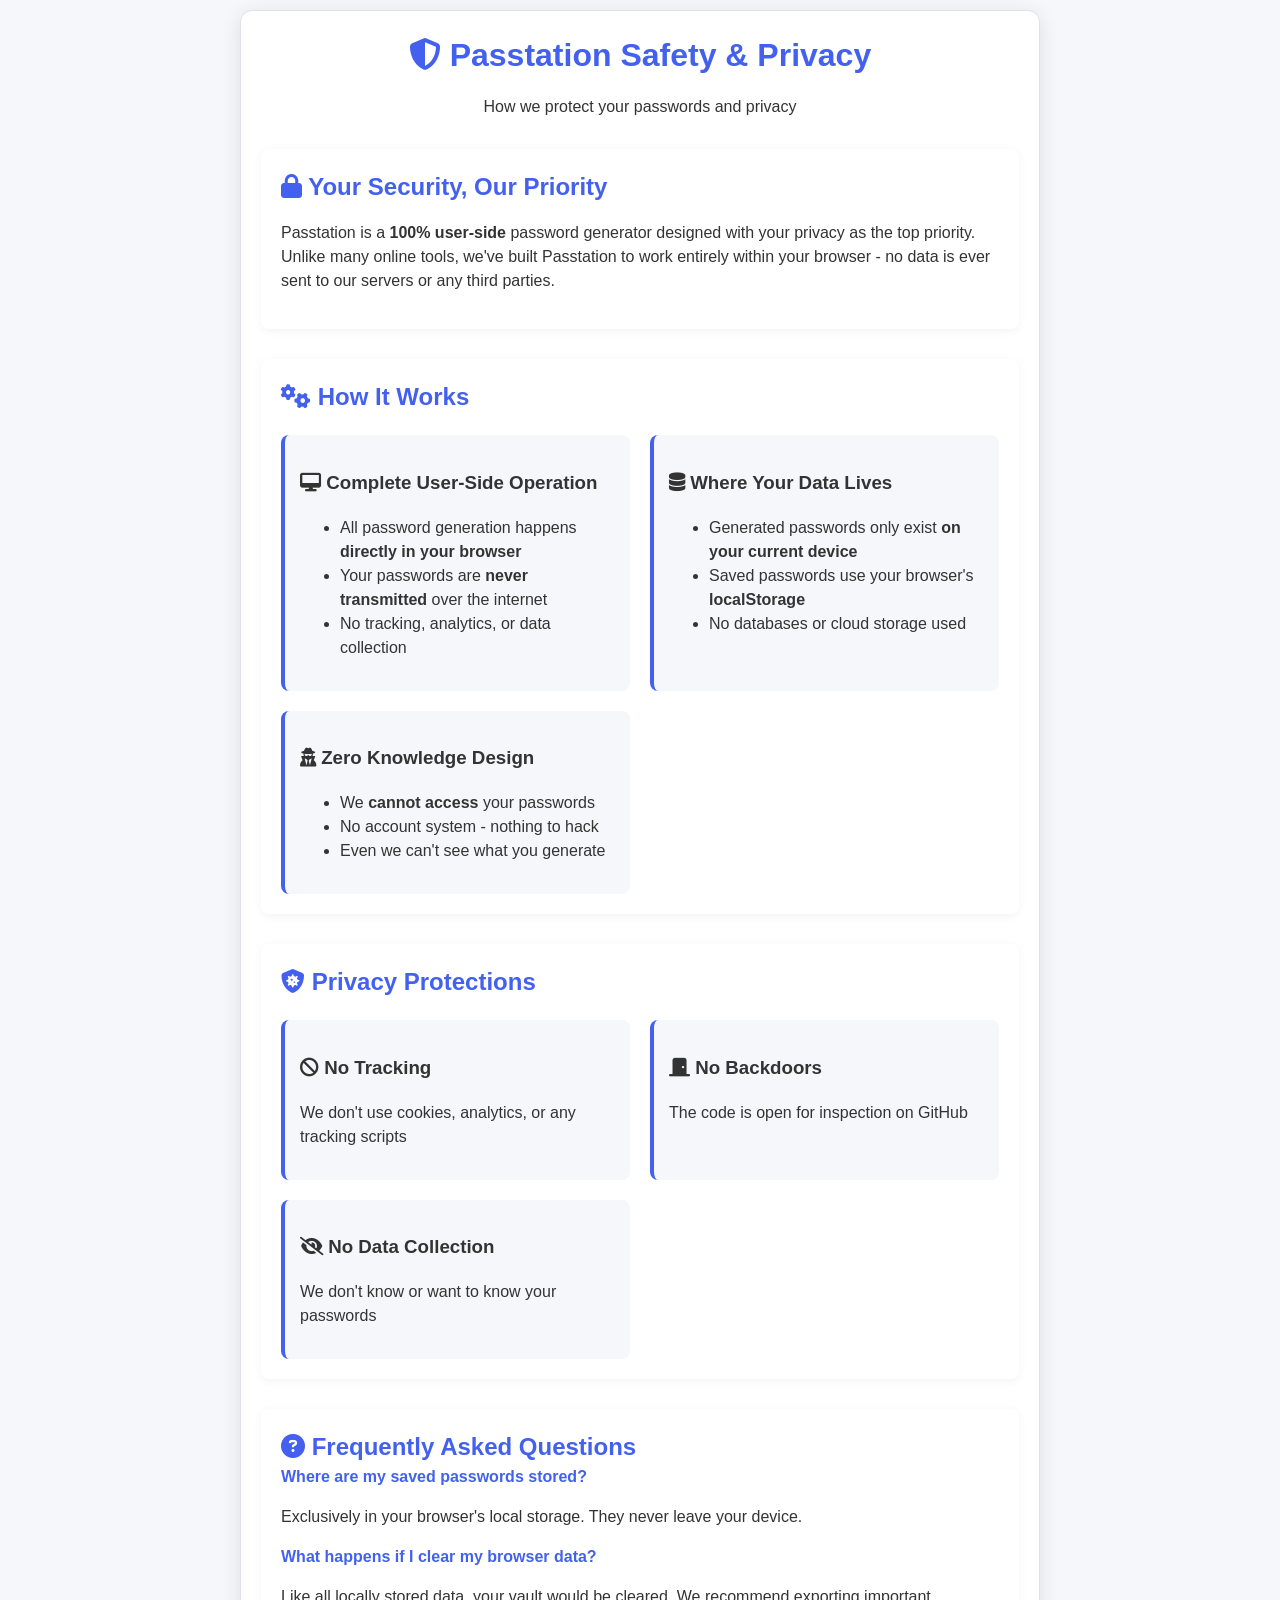
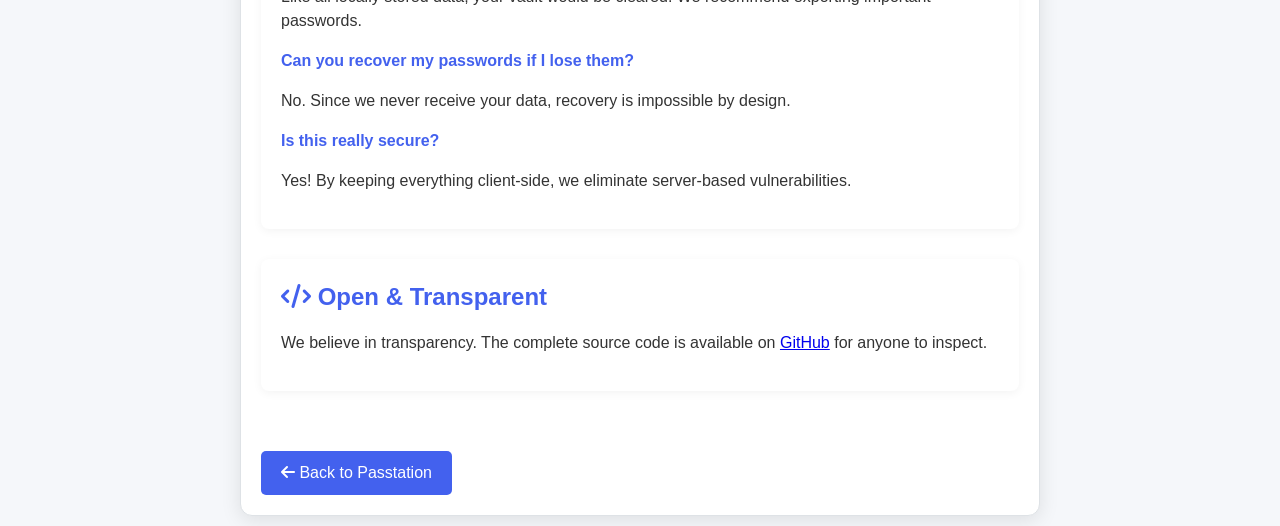
==== safety.html @ 5e3adab5 "Initial commit: Launching Passtation at passtation.com" ====
<!DOCTYPE html>
<html lang="en">
<head>
    <meta charset="UTF-8">
    <meta name="viewport" content="width=device-width, initial-scale=1.0">
    <title>Passtation Safety & Privacy</title>
    <link rel="stylesheet" href="styles.css">
    <link rel="stylesheet" href="https://cdnjs.cloudflare.com/ajax/libs/font-awesome/6.4.0/css/all.min.css">
    <style>
        .safety-container {
            max-width: 800px;
            margin: 0 auto;
            padding: 20px;
        }
        
        .safety-header {
            text-align: center;
            margin-bottom: 30px;
        }
        
        .safety-section {
            margin-bottom: 30px;
            background: var(--card);
            padding: 20px;
            border-radius: 8px;
            box-shadow: 0 2px 10px rgba(0,0,0,0.05);
        }
        
        .feature-grid {
            display: grid;
            grid-template-columns: repeat(auto-fit, minmax(250px, 1fr));
            gap: 20px;
            margin-top: 20px;
        }
        
        .feature-card {
            background: var(--bg);
            padding: 15px;
            border-radius: 8px;
            border-left: 4px solid var(--primary);
        }
        
        .faq-item {
            margin-bottom: 15px;
        }
        
        .faq-question {
            font-weight: bold;
            color: var(--primary);
            margin-bottom: 5px;
        }
        
        .back-button {
            display: inline-block;
            margin-top: 30px;
            padding: 10px 20px;
            background: var(--primary);
            color: white;
            text-decoration: none;
            border-radius: 5px;
            transition: background-color 0.2s;
        }
        
        .back-button:hover {
            background: var(--secondary);
        }
    </style>
</head>
<body>
    <div class="container safety-container">
        <header class="safety-header">
            <h1><i class="fas fa-shield-alt"></i> Passtation Safety & Privacy</h1>
            <p>How we protect your passwords and privacy</p>
        </header>

        <section class="safety-section">
            <h2><i class="fas fa-lock"></i> Your Security, Our Priority</h2>
            <p>Passtation is a <strong>100% user-side</strong> password generator designed with your privacy as the top priority. Unlike many online tools, we've built Passtation to work entirely within your browser - no data is ever sent to our servers or any third parties.</p>
        </section>

        <section class="safety-section">
            <h2><i class="fas fa-cogs"></i> How It Works</h2>
            
            <div class="feature-grid">
                <div class="feature-card">
                    <h3><i class="fas fa-desktop"></i> Complete User-Side Operation</h3>
                    <ul>
                        <li>All password generation happens <strong>directly in your browser</strong></li>
                        <li>Your passwords are <strong>never transmitted</strong> over the internet</li>
                        <li>No tracking, analytics, or data collection</li>
                    </ul>
                </div>
                
                <div class="feature-card">
                    <h3><i class="fas fa-database"></i> Where Your Data Lives</h3>
                    <ul>
                        <li>Generated passwords only exist <strong>on your current device</strong></li>
                        <li>Saved passwords use your browser's <strong>localStorage</strong></li>
                        <li>No databases or cloud storage used</li>
                    </ul>
                </div>
                
                <div class="feature-card">
                    <h3><i class="fas fa-user-secret"></i> Zero Knowledge Design</h3>
                    <ul>
                        <li>We <strong>cannot access</strong> your passwords</li>
                        <li>No account system - nothing to hack</li>
                        <li>Even we can't see what you generate</li>
                    </ul>
                </div>
            </div>
        </section>

        <section class="safety-section">
            <h2><i class="fas fa-shield-virus"></i> Privacy Protections</h2>
            <div class="feature-grid">
                <div class="feature-card">
                    <h3><i class="fas fa-ban"></i> No Tracking</h3>
                    <p>We don't use cookies, analytics, or any tracking scripts</p>
                </div>
                <div class="feature-card">
                    <h3><i class="fas fa-door-closed"></i> No Backdoors</h3>
                    <p>The code is open for inspection on GitHub</p>
                </div>
                <div class="feature-card">
                    <h3><i class="fas fa-eye-slash"></i> No Data Collection</h3>
                    <p>We don't know or want to know your passwords</p>
                </div>
            </div>
        </section>

        <section class="safety-section">
            <h2><i class="fas fa-question-circle"></i> Frequently Asked Questions</h2>
            
            <div class="faq-item">
                <div class="faq-question">Where are my saved passwords stored?</div>
                <p>Exclusively in your browser's local storage. They never leave your device.</p>
            </div>
            
            <div class="faq-item">
                <div class="faq-question">What happens if I clear my browser data?</div>
                <p>Like all locally stored data, your vault would be cleared. We recommend exporting important passwords.</p>
            </div>
            
            <div class="faq-item">
                <div class="faq-question">Can you recover my passwords if I lose them?</div>
                <p>No. Since we never receive your data, recovery is impossible by design.</p>
            </div>
            
            <div class="faq-item">
                <div class="faq-question">Is this really secure?</div>
                <p>Yes! By keeping everything client-side, we eliminate server-based vulnerabilities.</p>
            </div>
        </section>

        <section class="safety-section">
            <h2><i class="fas fa-code"></i> Open & Transparent</h2>
            <p>We believe in transparency. The complete source code is available on <a href="https://github.com/DrWhy007/Passtation" target="_blank">GitHub</a> for anyone to inspect.</p>
        </section>

        <a href="index.html" class="back-button">
            <i class="fas fa-arrow-left"></i> Back to Passtation
        </a>
    </div>
</body>
</html>
---- styles.css ----
:root {
    --primary: #4361ee;
    --secondary: #3f37c9;
    --success: #4cc9f0;
    --danger: #f72585;
    --warning: #f8961e;
    --light: #f8f9fa;
    --dark: #212529;
    --text: #333;
    --bg: #f5f7fa;
    --card: #fff;
    --border: #dee2e6;
}

[data-theme="dark"] {
    --primary: #4895ef;
    --secondary: #4361ee;
    --text: #f8f9fa;
    --bg: #212529;
    --card: #2b2d42;
    --border: #495057;
}

* {
    box-sizing: border-box;
    transition: background-color 0.3s, color 0.3s;
}

body {
    font-family: 'Segoe UI', Tahoma, Geneva, Verdana, sans-serif;
    background: var(--bg);
    color: var(--text);
    margin: 0;
    padding: 10px;
    min-height: 100vh;
    display: flex;
    justify-content: center;
    align-items: flex-start;
    line-height: 1.5;
}

.container {
    width: 100%;
    max-width: 600px;
    background: var(--card);
    border-radius: 12px;
    box-shadow: 0 4px 20px rgba(0,0,0,0.1);
    padding: 15px;
    border: 1px solid var(--border);
    margin: 10px 0;
}

.app-header {
    display: flex;
    justify-content: space-between;
    align-items: center;
    margin-bottom: 15px;
}

h1, h2 {
    color: var(--primary);
    margin: 0;
}

button {
    cursor: pointer;
    border: none;
    background: none;
    padding: 0;
}

.password-box {
    display: flex;
    margin-bottom: 12px;
    border: 1px solid var(--border);
    border-radius: 8px;
    overflow: hidden;
}

#password-display {
    flex: 1;
    padding: 12px;
    font-size: 1.1rem;
    border: none;
    background: var(--card);
    color: var(--text);
    font-family: 'Courier New', monospace;
}

.password-actions {
    display: flex;
    background: var(--bg);
}

.password-actions button {
    padding: 0 12px;
    color: var(--text);
    font-size: 1rem;
    transition: color 0.2s;
}

.password-actions button:hover {
    color: var(--primary);
}

.warning-message {
    background-color: rgba(247, 37, 133, 0.1);
    color: var(--danger);
    padding: 8px 12px;
    border-radius: 6px;
    font-size: 0.85rem;
    margin: 5px 0 12px;
    display: flex;
    align-items: center;
    gap: 8px;
}

.warning-message i {
    color: var(--danger);
}

.strength-meter {
    margin: 15px 0;
}

.strength-bar {
    height: 8px;
    background: var(--border);
    border-radius: 4px;
    overflow: hidden;
    margin-bottom: 5px;
}

.strength-fill {
    height: 100%;
    width: 0%;
    background: var(--danger);
    transition: width 0.3s, background-color 0.3s;
}

.password-details-grid {
    display: grid;
    grid-template-columns: repeat(auto-fit, minmax(120px, 1fr));
    gap: 8px;
    margin: 12px 0;
}

.detail-item {
    background: var(--bg);
    padding: 8px;
    border-radius: 6px;
    text-align: center;
}

.detail-label {
    display: block;
    font-size: 0.8rem;
    color: var(--text);
    opacity: 0.8;
    margin-bottom: 3px;
}

.detail-value {
    font-weight: bold;
    font-size: 1rem;
    color: var(--primary);
}

.pronunciation-guide {
    background: var(--bg);
    padding: 10px 12px;
    border-radius: 6px;
    margin: 10px 0;
    font-size: 0.9rem;
    display: flex;
    align-items: center;
    gap: 8px;
    transition: all 0.3s ease;
    overflow: hidden;
}

.pronunciation-guide.hidden {
    opacity: 0;
    height: 0;
    padding: 0;
    margin: 0;
    border: none;
}

.pronunciation-guide i {
    color: var(--primary);
}

.controls {
    margin: 15px 0;
}

.controls label {
    display: block;
    margin-bottom: 5px;
}

#length-slider {
    width: 100%;
    height: 8px;
    accent-color: var(--primary);
    margin-top: 5px;
}

.options-grid {
    display: grid;
    grid-template-columns: 1fr 1fr;
    gap: 15px;
    margin: 15px 0;
}

.option-group {
    border: 1px solid var(--border);
    border-radius: 8px;
    padding: 12px;
}

.option-group legend {
    font-weight: bold;
    padding: 0 5px;
    font-size: 0.9rem;
}

.option-group label {
    display: block;
    margin: 6px 0;
    cursor: pointer;
    font-size: 0.9rem;
}

#generate-button {
    width: 100%;
    padding: 12px;
    background: var(--primary);
    color: white;
    border-radius: 8px;
    font-weight: bold;
    font-size: 1rem;
    margin: 12px 0;
    transition: background-color 0.2s;
}

#generate-button:hover {
    background-color: var(--secondary);
}

.vault-section {
    margin-top: 20px;
    padding-top: 15px;
    border-top: 1px solid var(--border);
}

.vault-header {
    display: flex;
    justify-content: space-between;
    align-items: center;
    margin-bottom: 10px;
}

.vault-header h2 {
    font-size: 1.2rem;
    margin: 0;
    display: flex;
    align-items: center;
    gap: 8px;
}

.collapsible {
    cursor: pointer;
    user-select: none;
}

.toggle-icon {
    transition: transform 0.3s;
    margin-left: 8px;
    font-size: 0.9rem;
}

.collapsed + .vault-list {
    display: none;
}

.collapsed .toggle-icon {
    transform: rotate(-90deg);
}

#clear-vault {
    background: none;
    border: none;
    color: var(--danger);
    cursor: pointer;
    font-size: 0.8rem;
    padding: 5px 8px;
    border-radius: 4px;
}

#clear-vault:hover {
    background-color: rgba(247, 37, 133, 0.1);
}

.vault-status {
    text-align: center;
    padding: 8px;
    font-size: 0.9rem;
    color: var(--text);
    opacity: 0.7;
}

.vault-list {
    list-style: none;
    padding: 0;
    margin: 0;
    max-height: 200px;
    overflow-y: auto;
    border: 1px solid var(--border);
    border-radius: 8px;
    transition: max-height 0.3s;
}

.vault-list li {
    padding: 10px 12px;
    border-bottom: 1px solid var(--border);
    display: flex;
    justify-content: space-between;
    align-items: center;
}

.vault-list li:last-child {
    border-bottom: none;
}

.vault-entry {
    flex: 1;
}

.vault-entry-name {
    font-weight: bold;
    color: var(--primary);
    margin-bottom: 3px;
    display: block;
    font-size: 0.95rem;
}

.vault-entry-password {
    font-family: 'Courier New', monospace;
    margin: 3px 0;
    cursor: pointer;
    user-select: none;
    font-size: 0.9rem;
}

.vault-entry-date {
    font-size: 0.7rem;
    opacity: 0.6;
}

.vault-entry-actions {
    display: flex;
    gap: 6px;
}

.vault-entry-actions button {
    color: var(--text);
    opacity: 0.6;
    transition: opacity 0.2s;
    background: none;
    border: none;
    padding: 4px;
}

.vault-entry-actions button:hover {
    opacity: 1;
    color: var(--primary);
}

.app-footer {
    margin-top: 15px;
    padding-top: 15px;
    border-top: 1px solid var(--border);
    font-size: 0.8rem;
    display: flex;
    flex-direction: column;
    gap: 6px;
    text-align: center;
}

.footer-line {
    display: block;
    width: 100%;
}

.security-disclaimer {
    color: var(--success);
}

.github-link {
    color: var(--primary);
    text-decoration: none;
    display: inline-flex;
    align-items: center;
    justify-content: center;
    gap: 5px;
}

.toast {
    position: fixed;
    bottom: 20px;
    left: 50%;
    transform: translateX(-50%);
    background: var(--dark);
    color: white;
    padding: 12px 20px;
    border-radius: 8px;
    font-size: 0.9rem;
    opacity: 0;
    transition: opacity 0.3s;
    z-index: 1000;
}

.toast.show {
    opacity: 1;
}

.strength-very-weak .strength-fill {
    width: 10%;
    background: var(--danger);
}

.strength-weak .strength-fill {
    width: 20%;
    background: var(--danger);
}

.strength-fair .strength-fill {
    width: 40%;
    background: var(--warning);
}

.strength-good .strength-fill {
    width: 60%;
    background: var(--success);
}

.strength-strong .strength-fill {
    width: 80%;
    background: var(--primary);
}

.strength-excellent .strength-fill {
    width: 100%;
    background: var(--secondary);
}

/* Mobile responsiveness */
@media (max-width: 600px) {
    body {
        padding: 8px;
        align-items: flex-start;
    }
    
    .container {
        padding: 12px;
    }
    
    .password-box {
        margin-bottom: 10px;
    }
    
    .password-actions button {
        padding: 0 10px;
    }
    
    .options-grid {
        grid-template-columns: 1fr;
        gap: 12px;
    }
    
    .vault-list {
        max-height: 30vh;
    }
    
    .vault-entry-name {
        font-size: 0.9rem;
    }
    
    .vault-entry-password {
        font-size: 0.85rem;
    }
    
    .app-footer {
        font-size: 0.7rem;
    }
}

@media (max-height: 700px) {
    .container {
        padding: 12px;
    }
    
    .password-details-grid {
        margin: 8px 0;
    }
    
    .vault-section {
        margin-top: 15px;
        padding-top: 12px;
    }
    
    .vault-list {
        max-height: 25vh;
    }
}
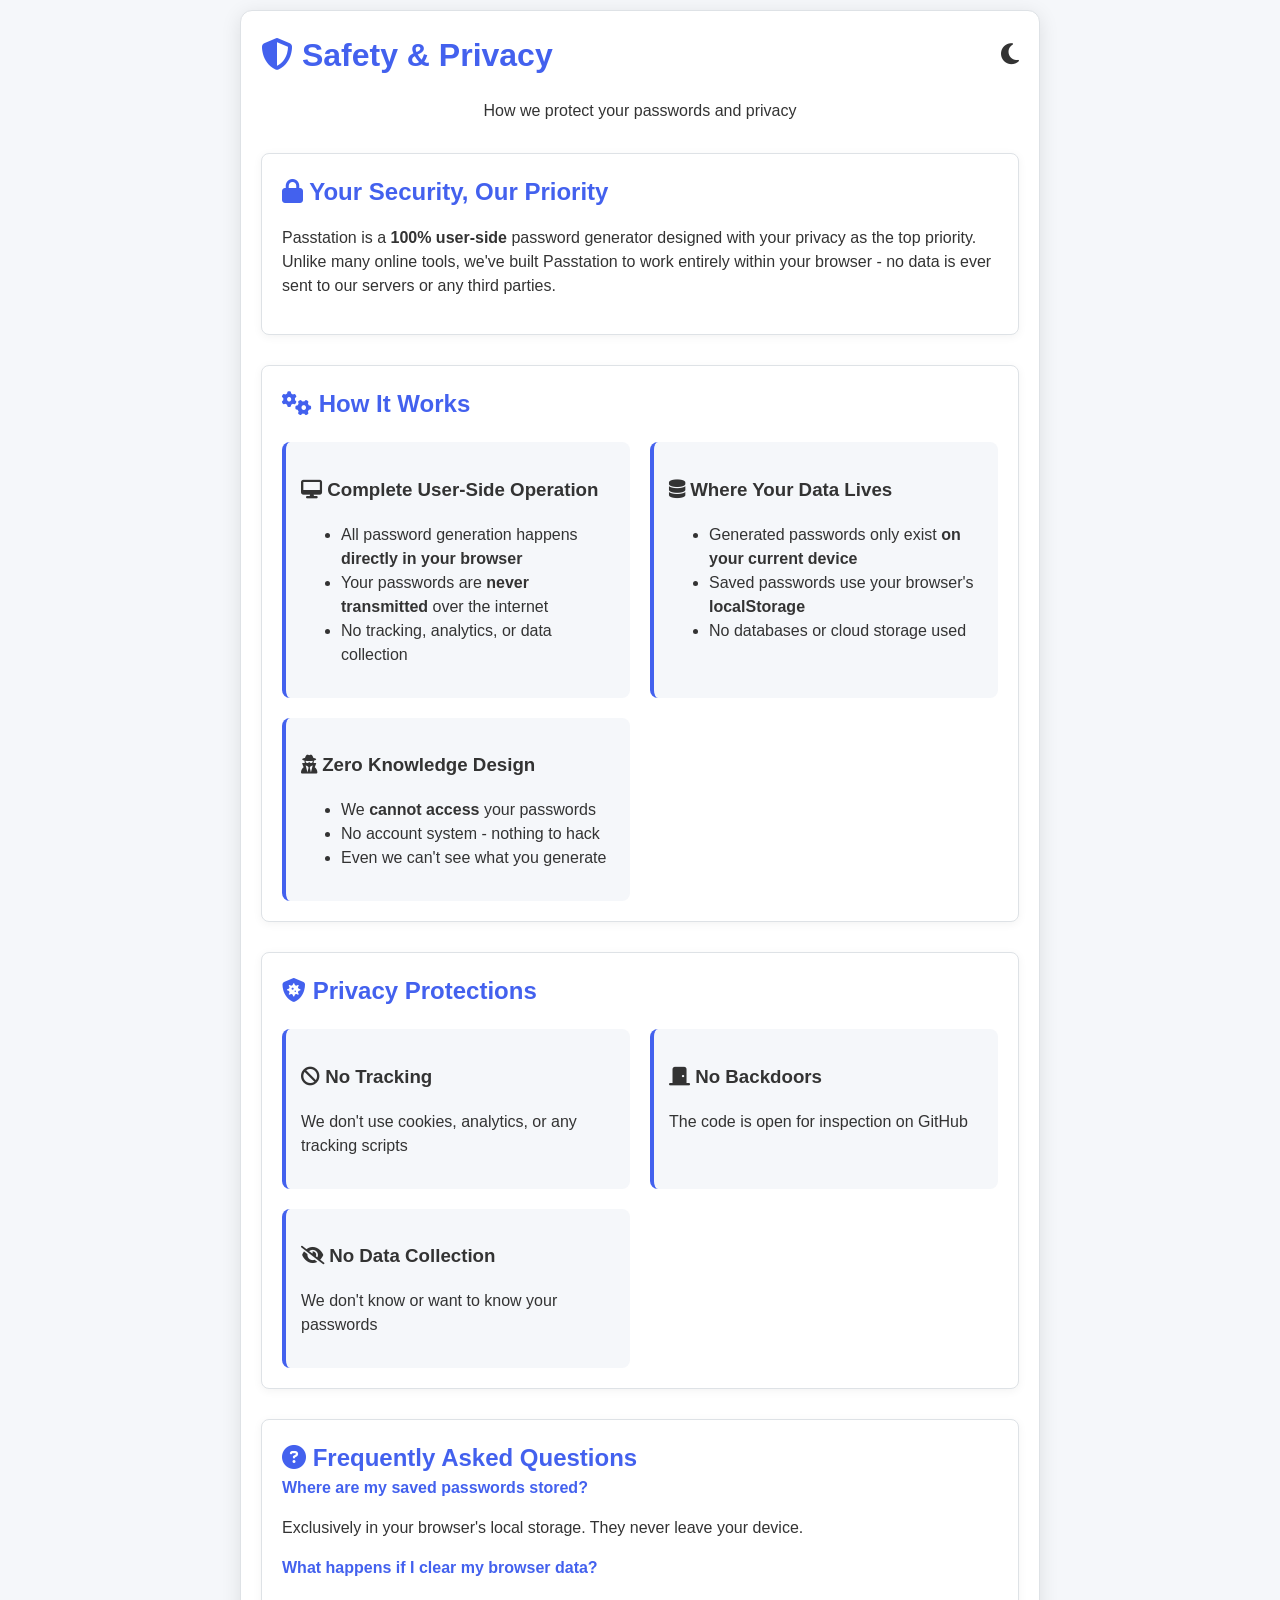
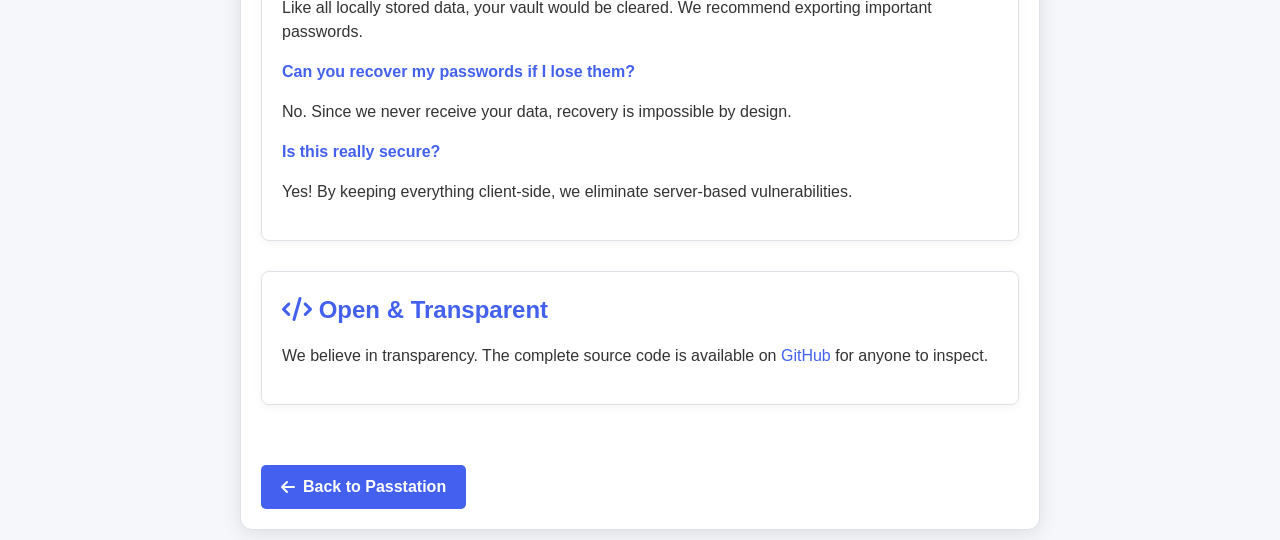
==== commit 4764bcdd: "Release version 1.1.0 Added a "Stop" toggle for speech synthesis.    Implemented fixed character q" ====
--- a/safety.html
+++ b/safety.html
@@ -1,166 +1,216 @@
-<!DOCTYPE html>
-<html lang="en">
-<head>
-    <meta charset="UTF-8">
-    <meta name="viewport" content="width=device-width, initial-scale=1.0">
-    <title>Passtation Safety & Privacy</title>
-    <link rel="stylesheet" href="styles.css">
-    <link rel="stylesheet" href="https://cdnjs.cloudflare.com/ajax/libs/font-awesome/6.4.0/css/all.min.css">
-    <style>
-        .safety-container {
-            max-width: 800px;
-            margin: 0 auto;
-            padding: 20px;
-        }
-        
-        .safety-header {
-            text-align: center;
-            margin-bottom: 30px;
-        }
-        
-        .safety-section {
-            margin-bottom: 30px;
-            background: var(--card);
-            padding: 20px;
-            border-radius: 8px;
-            box-shadow: 0 2px 10px rgba(0,0,0,0.05);
-        }
-        
-        .feature-grid {
-            display: grid;
-            grid-template-columns: repeat(auto-fit, minmax(250px, 1fr));
-            gap: 20px;
-            margin-top: 20px;
-        }
-        
-        .feature-card {
-            background: var(--bg);
-            padding: 15px;
-            border-radius: 8px;
-            border-left: 4px solid var(--primary);
-        }
-        
-        .faq-item {
-            margin-bottom: 15px;
-        }
-        
-        .faq-question {
-            font-weight: bold;
-            color: var(--primary);
-            margin-bottom: 5px;
-        }
-        
-        .back-button {
-            display: inline-block;
-            margin-top: 30px;
-            padding: 10px 20px;
-            background: var(--primary);
-            color: white;
-            text-decoration: none;
-            border-radius: 5px;
-            transition: background-color 0.2s;
-        }
-        
-        .back-button:hover {
-            background: var(--secondary);
-        }
-    </style>
-</head>
-<body>
-    <div class="container safety-container">
-        <header class="safety-header">
-            <h1><i class="fas fa-shield-alt"></i> Passtation Safety & Privacy</h1>
-            <p>How we protect your passwords and privacy</p>
-        </header>
-
-        <section class="safety-section">
-            <h2><i class="fas fa-lock"></i> Your Security, Our Priority</h2>
-            <p>Passtation is a <strong>100% user-side</strong> password generator designed with your privacy as the top priority. Unlike many online tools, we've built Passtation to work entirely within your browser - no data is ever sent to our servers or any third parties.</p>
-        </section>
-
-        <section class="safety-section">
-            <h2><i class="fas fa-cogs"></i> How It Works</h2>
-            
-            <div class="feature-grid">
-                <div class="feature-card">
-                    <h3><i class="fas fa-desktop"></i> Complete User-Side Operation</h3>
-                    <ul>
-                        <li>All password generation happens <strong>directly in your browser</strong></li>
-                        <li>Your passwords are <strong>never transmitted</strong> over the internet</li>
-                        <li>No tracking, analytics, or data collection</li>
-                    </ul>
-                </div>
-                
-                <div class="feature-card">
-                    <h3><i class="fas fa-database"></i> Where Your Data Lives</h3>
-                    <ul>
-                        <li>Generated passwords only exist <strong>on your current device</strong></li>
-                        <li>Saved passwords use your browser's <strong>localStorage</strong></li>
-                        <li>No databases or cloud storage used</li>
-                    </ul>
-                </div>
-                
-                <div class="feature-card">
-                    <h3><i class="fas fa-user-secret"></i> Zero Knowledge Design</h3>
-                    <ul>
-                        <li>We <strong>cannot access</strong> your passwords</li>
-                        <li>No account system - nothing to hack</li>
-                        <li>Even we can't see what you generate</li>
-                    </ul>
-                </div>
-            </div>
-        </section>
-
-        <section class="safety-section">
-            <h2><i class="fas fa-shield-virus"></i> Privacy Protections</h2>
-            <div class="feature-grid">
-                <div class="feature-card">
-                    <h3><i class="fas fa-ban"></i> No Tracking</h3>
-                    <p>We don't use cookies, analytics, or any tracking scripts</p>
-                </div>
-                <div class="feature-card">
-                    <h3><i class="fas fa-door-closed"></i> No Backdoors</h3>
-                    <p>The code is open for inspection on GitHub</p>
-                </div>
-                <div class="feature-card">
-                    <h3><i class="fas fa-eye-slash"></i> No Data Collection</h3>
-                    <p>We don't know or want to know your passwords</p>
-                </div>
-            </div>
-        </section>
-
-        <section class="safety-section">
-            <h2><i class="fas fa-question-circle"></i> Frequently Asked Questions</h2>
-            
-            <div class="faq-item">
-                <div class="faq-question">Where are my saved passwords stored?</div>
-                <p>Exclusively in your browser's local storage. They never leave your device.</p>
-            </div>
-            
-            <div class="faq-item">
-                <div class="faq-question">What happens if I clear my browser data?</div>
-                <p>Like all locally stored data, your vault would be cleared. We recommend exporting important passwords.</p>
-            </div>
-            
-            <div class="faq-item">
-                <div class="faq-question">Can you recover my passwords if I lose them?</div>
-                <p>No. Since we never receive your data, recovery is impossible by design.</p>
-            </div>
-            
-            <div class="faq-item">
-                <div class="faq-question">Is this really secure?</div>
-                <p>Yes! By keeping everything client-side, we eliminate server-based vulnerabilities.</p>
-            </div>
-        </section>
-
-        <section class="safety-section">
-            <h2><i class="fas fa-code"></i> Open & Transparent</h2>
-            <p>We believe in transparency. The complete source code is available on <a href="https://github.com/DrWhy007/Passtation" target="_blank">GitHub</a> for anyone to inspect.</p>
-        </section>
-
-        <a href="index.html" class="back-button">
-            <i class="fas fa-arrow-left"></i> Back to Passtation
-        </a>
-    </div>
-</body>
+<!DOCTYPE html>
+<html lang="en">
+<head>
+    <meta charset="UTF-8">
+    <meta name="viewport" content="width=device-width, initial-scale=1.0">
+    <title>Passtation Safety & Privacy</title>
+    <link rel="stylesheet" href="styles.css">
+    <link rel="stylesheet" href="https://cdnjs.cloudflare.com/ajax/libs/font-awesome/6.4.0/css/all.min.css">
+    <style>
+        .safety-container {
+            max-width: 800px;
+            margin: 0 auto;
+            padding: 20px;
+        }
+        
+        .safety-header {
+            text-align: center;
+            margin-bottom: 30px;
+        }
+
+        .safety-header-top {
+            display: flex;
+            justify-content: space-between;
+            align-items: center;
+            margin-bottom: 20px;
+        }
+
+        .safety-header-top h1 {
+            margin: 0;
+        }
+
+        .safety-header-top button {
+            background: none;
+            border: none;
+            font-size: 1.5rem;
+            cursor: pointer;
+            color: var(--text);
+        }
+        
+        .safety-section {
+            margin-bottom: 30px;
+            background: var(--card);
+            padding: 20px;
+            border-radius: 8px;
+            box-shadow: 0 2px 10px rgba(0,0,0,0.05);
+            border: 1px solid var(--border);
+        }
+        
+        .feature-grid {
+            display: grid;
+            grid-template-columns: repeat(auto-fit, minmax(250px, 1fr));
+            gap: 20px;
+            margin-top: 20px;
+        }
+        
+        .feature-card {
+            background: var(--bg);
+            padding: 15px;
+            border-radius: 8px;
+            border-left: 4px solid var(--primary);
+        }
+        
+        .faq-item {
+            margin-bottom: 15px;
+        }
+        
+        .faq-question {
+            font-weight: bold;
+            color: var(--primary);
+            margin-bottom: 5px;
+        }
+        
+        .back-button {
+            display: inline-flex;
+            align-items: center;
+            gap: 8px;
+            margin-top: 30px;
+            padding: 10px 20px;
+            background: var(--primary);
+            color: white !important;
+            text-decoration: none;
+            border-radius: 5px;
+            transition: background-color 0.2s;
+            font-weight: bold;
+        }
+        
+        .back-button:hover {
+            background: var(--secondary);
+        }
+    </style>
+</head>
+<body>
+    <div class="container safety-container">
+        <header class="safety-header">
+            <div class="safety-header-top">
+                <h1><i class="fas fa-shield-alt"></i> Safety & Privacy</h1>
+                <button id="theme-toggle"><i class="fas fa-moon"></i></button>
+            </div>
+            <p>How we protect your passwords and privacy</p>
+        </header>
+
+        <section class="safety-section">
+            <h2><i class="fas fa-lock"></i> Your Security, Our Priority</h2>
+            <p>Passtation is a <strong>100% user-side</strong> password generator designed with your privacy as the top priority. Unlike many online tools, we've built Passtation to work entirely within your browser - no data is ever sent to our servers or any third parties.</p>
+        </section>
+
+        <section class="safety-section">
+            <h2><i class="fas fa-cogs"></i> How It Works</h2>
+            
+            <div class="feature-grid">
+                <div class="feature-card">
+                    <h3><i class="fas fa-desktop"></i> Complete User-Side Operation</h3>
+                    <ul>
+                        <li>All password generation happens <strong>directly in your browser</strong></li>
+                        <li>Your passwords are <strong>never transmitted</strong> over the internet</li>
+                        <li>No tracking, analytics, or data collection</li>
+                    </ul>
+                </div>
+                
+                <div class="feature-card">
+                    <h3><i class="fas fa-database"></i> Where Your Data Lives</h3>
+                    <ul>
+                        <li>Generated passwords only exist <strong>on your current device</strong></li>
+                        <li>Saved passwords use your browser's <strong>localStorage</strong></li>
+                        <li>No databases or cloud storage used</li>
+                    </ul>
+                </div>
+                
+                <div class="feature-card">
+                    <h3><i class="fas fa-user-secret"></i> Zero Knowledge Design</h3>
+                    <ul>
+                        <li>We <strong>cannot access</strong> your passwords</li>
+                        <li>No account system - nothing to hack</li>
+                        <li>Even we can't see what you generate</li>
+                    </ul>
+                </div>
+            </div>
+        </section>
+
+        <section class="safety-section">
+            <h2><i class="fas fa-shield-virus"></i> Privacy Protections</h2>
+            <div class="feature-grid">
+                <div class="feature-card">
+                    <h3><i class="fas fa-ban"></i> No Tracking</h3>
+                    <p>We don't use cookies, analytics, or any tracking scripts</p>
+                </div>
+                <div class="feature-card">
+                    <h3><i class="fas fa-door-closed"></i> No Backdoors</h3>
+                    <p>The code is open for inspection on GitHub</p>
+                </div>
+                <div class="feature-card">
+                    <h3><i class="fas fa-eye-slash"></i> No Data Collection</h3>
+                    <p>We don't know or want to know your passwords</p>
+                </div>
+            </div>
+        </section>
+
+        <section class="safety-section">
+            <h2><i class="fas fa-question-circle"></i> Frequently Asked Questions</h2>
+            
+            <div class="faq-item">
+                <div class="faq-question">Where are my saved passwords stored?</div>
+                <p>Exclusively in your browser's local storage. They never leave your device.</p>
+            </div>
+            
+            <div class="faq-item">
+                <div class="faq-question">What happens if I clear my browser data?</div>
+                <p>Like all locally stored data, your vault would be cleared. We recommend exporting important passwords.</p>
+            </div>
+            
+            <div class="faq-item">
+                <div class="faq-question">Can you recover my passwords if I lose them?</div>
+                <p>No. Since we never receive your data, recovery is impossible by design.</p>
+            </div>
+            
+            <div class="faq-item">
+                <div class="faq-question">Is this really secure?</div>
+                <p>Yes! By keeping everything client-side, we eliminate server-based vulnerabilities.</p>
+            </div>
+        </section>
+
+        <section class="safety-section">
+            <h2><i class="fas fa-code"></i> Open & Transparent</h2>
+            <p>We believe in transparency. The complete source code is available on <a href="https://github.com/DrWhy007/Passtation" target="_blank">GitHub</a> for anyone to inspect.</p>
+        </section>
+
+        <a href="index.html" class="back-button">
+            <i class="fas fa-arrow-left"></i> Back to Passtation
+        </a>
+    </div>
+
+    <script>
+        let currentTheme = localStorage.getItem('theme') || 'light';
+
+        function updateTheme() {
+            document.body.setAttribute('data-theme', currentTheme);
+            updateThemeIcon();
+        }
+
+        function updateThemeIcon() {
+            const icon = document.querySelector('#theme-toggle i');
+            icon.className = currentTheme === 'dark' ? 'fas fa-sun' : 'fas fa-moon';
+        }
+
+        function toggleTheme() {
+            currentTheme = currentTheme === 'light' ? 'dark' : 'light';
+            document.body.setAttribute('data-theme', currentTheme);
+            localStorage.setItem('theme', currentTheme);
+            updateThemeIcon();
+        }
+
+        document.getElementById('theme-toggle').addEventListener('click', toggleTheme);
+        updateTheme();
+    </script>
+</body>
 </html>
--- a/styles.css
+++ b/styles.css
@@ -1,517 +1,529 @@
-:root {
-    --primary: #4361ee;
-    --secondary: #3f37c9;
-    --success: #4cc9f0;
-    --danger: #f72585;
-    --warning: #f8961e;
-    --light: #f8f9fa;
-    --dark: #212529;
-    --text: #333;
-    --bg: #f5f7fa;
-    --card: #fff;
-    --border: #dee2e6;
-}
-
-[data-theme="dark"] {
-    --primary: #4895ef;
-    --secondary: #4361ee;
-    --text: #f8f9fa;
-    --bg: #212529;
-    --card: #2b2d42;
-    --border: #495057;
-}
-
-* {
-    box-sizing: border-box;
-    transition: background-color 0.3s, color 0.3s;
-}
-
-body {
-    font-family: 'Segoe UI', Tahoma, Geneva, Verdana, sans-serif;
-    background: var(--bg);
-    color: var(--text);
-    margin: 0;
-    padding: 10px;
-    min-height: 100vh;
-    display: flex;
-    justify-content: center;
-    align-items: flex-start;
-    line-height: 1.5;
-}
-
-.container {
-    width: 100%;
-    max-width: 600px;
-    background: var(--card);
-    border-radius: 12px;
-    box-shadow: 0 4px 20px rgba(0,0,0,0.1);
-    padding: 15px;
-    border: 1px solid var(--border);
-    margin: 10px 0;
-}
-
-.app-header {
-    display: flex;
-    justify-content: space-between;
-    align-items: center;
-    margin-bottom: 15px;
-}
-
-h1, h2 {
-    color: var(--primary);
-    margin: 0;
-}
-
-button {
-    cursor: pointer;
-    border: none;
-    background: none;
-    padding: 0;
-}
-
-.password-box {
-    display: flex;
-    margin-bottom: 12px;
-    border: 1px solid var(--border);
-    border-radius: 8px;
-    overflow: hidden;
-}
-
-#password-display {
-    flex: 1;
-    padding: 12px;
-    font-size: 1.1rem;
-    border: none;
-    background: var(--card);
-    color: var(--text);
-    font-family: 'Courier New', monospace;
-}
-
-.password-actions {
-    display: flex;
-    background: var(--bg);
-}
-
-.password-actions button {
-    padding: 0 12px;
-    color: var(--text);
-    font-size: 1rem;
-    transition: color 0.2s;
-}
-
-.password-actions button:hover {
-    color: var(--primary);
-}
-
-.warning-message {
-    background-color: rgba(247, 37, 133, 0.1);
-    color: var(--danger);
-    padding: 8px 12px;
-    border-radius: 6px;
-    font-size: 0.85rem;
-    margin: 5px 0 12px;
-    display: flex;
-    align-items: center;
-    gap: 8px;
-}
-
-.warning-message i {
-    color: var(--danger);
-}
-
-.strength-meter {
-    margin: 15px 0;
-}
-
-.strength-bar {
-    height: 8px;
-    background: var(--border);
-    border-radius: 4px;
-    overflow: hidden;
-    margin-bottom: 5px;
-}
-
-.strength-fill {
-    height: 100%;
-    width: 0%;
-    background: var(--danger);
-    transition: width 0.3s, background-color 0.3s;
-}
-
-.password-details-grid {
-    display: grid;
-    grid-template-columns: repeat(auto-fit, minmax(120px, 1fr));
-    gap: 8px;
-    margin: 12px 0;
-}
-
-.detail-item {
-    background: var(--bg);
-    padding: 8px;
-    border-radius: 6px;
-    text-align: center;
-}
-
-.detail-label {
-    display: block;
-    font-size: 0.8rem;
-    color: var(--text);
-    opacity: 0.8;
-    margin-bottom: 3px;
-}
-
-.detail-value {
-    font-weight: bold;
-    font-size: 1rem;
-    color: var(--primary);
-}
-
-.pronunciation-guide {
-    background: var(--bg);
-    padding: 10px 12px;
-    border-radius: 6px;
-    margin: 10px 0;
-    font-size: 0.9rem;
-    display: flex;
-    align-items: center;
-    gap: 8px;
-    transition: all 0.3s ease;
-    overflow: hidden;
-}
-
-.pronunciation-guide.hidden {
-    opacity: 0;
-    height: 0;
-    padding: 0;
-    margin: 0;
-    border: none;
-}
-
-.pronunciation-guide i {
-    color: var(--primary);
-}
-
-.controls {
-    margin: 15px 0;
-}
-
-.controls label {
-    display: block;
-    margin-bottom: 5px;
-}
-
-#length-slider {
-    width: 100%;
-    height: 8px;
-    accent-color: var(--primary);
-    margin-top: 5px;
-}
-
-.options-grid {
-    display: grid;
-    grid-template-columns: 1fr 1fr;
-    gap: 15px;
-    margin: 15px 0;
-}
-
-.option-group {
-    border: 1px solid var(--border);
-    border-radius: 8px;
-    padding: 12px;
-}
-
-.option-group legend {
-    font-weight: bold;
-    padding: 0 5px;
-    font-size: 0.9rem;
-}
-
-.option-group label {
-    display: block;
-    margin: 6px 0;
-    cursor: pointer;
-    font-size: 0.9rem;
-}
-
-#generate-button {
-    width: 100%;
-    padding: 12px;
-    background: var(--primary);
-    color: white;
-    border-radius: 8px;
-    font-weight: bold;
-    font-size: 1rem;
-    margin: 12px 0;
-    transition: background-color 0.2s;
-}
-
-#generate-button:hover {
-    background-color: var(--secondary);
-}
-
-.vault-section {
-    margin-top: 20px;
-    padding-top: 15px;
-    border-top: 1px solid var(--border);
-}
-
-.vault-header {
-    display: flex;
-    justify-content: space-between;
-    align-items: center;
-    margin-bottom: 10px;
-}
-
-.vault-header h2 {
-    font-size: 1.2rem;
-    margin: 0;
-    display: flex;
-    align-items: center;
-    gap: 8px;
-}
-
-.collapsible {
-    cursor: pointer;
-    user-select: none;
-}
-
-.toggle-icon {
-    transition: transform 0.3s;
-    margin-left: 8px;
-    font-size: 0.9rem;
-}
-
-.collapsed + .vault-list {
-    display: none;
-}
-
-.collapsed .toggle-icon {
-    transform: rotate(-90deg);
-}
-
-#clear-vault {
-    background: none;
-    border: none;
-    color: var(--danger);
-    cursor: pointer;
-    font-size: 0.8rem;
-    padding: 5px 8px;
-    border-radius: 4px;
-}
-
-#clear-vault:hover {
-    background-color: rgba(247, 37, 133, 0.1);
-}
-
-.vault-status {
-    text-align: center;
-    padding: 8px;
-    font-size: 0.9rem;
-    color: var(--text);
-    opacity: 0.7;
-}
-
-.vault-list {
-    list-style: none;
-    padding: 0;
-    margin: 0;
-    max-height: 200px;
-    overflow-y: auto;
-    border: 1px solid var(--border);
-    border-radius: 8px;
-    transition: max-height 0.3s;
-}
-
-.vault-list li {
-    padding: 10px 12px;
-    border-bottom: 1px solid var(--border);
-    display: flex;
-    justify-content: space-between;
-    align-items: center;
-}
-
-.vault-list li:last-child {
-    border-bottom: none;
-}
-
-.vault-entry {
-    flex: 1;
-}
-
-.vault-entry-name {
-    font-weight: bold;
-    color: var(--primary);
-    margin-bottom: 3px;
-    display: block;
-    font-size: 0.95rem;
-}
-
-.vault-entry-password {
-    font-family: 'Courier New', monospace;
-    margin: 3px 0;
-    cursor: pointer;
-    user-select: none;
-    font-size: 0.9rem;
-}
-
-.vault-entry-date {
-    font-size: 0.7rem;
-    opacity: 0.6;
-}
-
-.vault-entry-actions {
-    display: flex;
-    gap: 6px;
-}
-
-.vault-entry-actions button {
-    color: var(--text);
-    opacity: 0.6;
-    transition: opacity 0.2s;
-    background: none;
-    border: none;
-    padding: 4px;
-}
-
-.vault-entry-actions button:hover {
-    opacity: 1;
-    color: var(--primary);
-}
-
-.app-footer {
-    margin-top: 15px;
-    padding-top: 15px;
-    border-top: 1px solid var(--border);
-    font-size: 0.8rem;
-    display: flex;
-    flex-direction: column;
-    gap: 6px;
-    text-align: center;
-}
-
-.footer-line {
-    display: block;
-    width: 100%;
-}
-
-.security-disclaimer {
-    color: var(--success);
-}
-
-.github-link {
-    color: var(--primary);
-    text-decoration: none;
-    display: inline-flex;
-    align-items: center;
-    justify-content: center;
-    gap: 5px;
-}
-
-.toast {
-    position: fixed;
-    bottom: 20px;
-    left: 50%;
-    transform: translateX(-50%);
-    background: var(--dark);
-    color: white;
-    padding: 12px 20px;
-    border-radius: 8px;
-    font-size: 0.9rem;
-    opacity: 0;
-    transition: opacity 0.3s;
-    z-index: 1000;
-}
-
-.toast.show {
-    opacity: 1;
-}
-
-.strength-very-weak .strength-fill {
-    width: 10%;
-    background: var(--danger);
-}
-
-.strength-weak .strength-fill {
-    width: 20%;
-    background: var(--danger);
-}
-
-.strength-fair .strength-fill {
-    width: 40%;
-    background: var(--warning);
-}
-
-.strength-good .strength-fill {
-    width: 60%;
-    background: var(--success);
-}
-
-.strength-strong .strength-fill {
-    width: 80%;
-    background: var(--primary);
-}
-
-.strength-excellent .strength-fill {
-    width: 100%;
-    background: var(--secondary);
-}
-
-/* Mobile responsiveness */
-@media (max-width: 600px) {
-    body {
-        padding: 8px;
-        align-items: flex-start;
-    }
-    
-    .container {
-        padding: 12px;
-    }
-    
-    .password-box {
-        margin-bottom: 10px;
-    }
-    
-    .password-actions button {
-        padding: 0 10px;
-    }
-    
-    .options-grid {
-        grid-template-columns: 1fr;
-        gap: 12px;
-    }
-    
-    .vault-list {
-        max-height: 30vh;
-    }
-    
-    .vault-entry-name {
-        font-size: 0.9rem;
-    }
-    
-    .vault-entry-password {
-        font-size: 0.85rem;
-    }
-    
-    .app-footer {
-        font-size: 0.7rem;
-    }
-}
-
-@media (max-height: 700px) {
-    .container {
-        padding: 12px;
-    }
-    
-    .password-details-grid {
-        margin: 8px 0;
-    }
-    
-    .vault-section {
-        margin-top: 15px;
-        padding-top: 12px;
-    }
-    
-    .vault-list {
-        max-height: 25vh;
-    }
+:root {
+    --primary: #4361ee;
+    --secondary: #3f37c9;
+    --success: #4cc9f0;
+    --danger: #f72585;
+    --warning: #f8961e;
+    --light: #f8f9fa;
+    --dark: #212529;
+    --text: #333;
+    --bg: #f5f7fa;
+    --card: #fff;
+    --border: #dee2e6;
+}
+
+[data-theme="dark"] {
+    --primary: #4895ef;
+    --secondary: #4361ee;
+    --text: #f8f9fa;
+    --bg: #212529;
+    --card: #2b2d42;
+    --border: #495057;
+}
+
+* {
+    box-sizing: border-box;
+    transition: background-color 0.3s, color 0.3s;
+}
+
+body {
+    font-family: 'Segoe UI', Tahoma, Geneva, Verdana, sans-serif;
+    background: var(--bg);
+    color: var(--text);
+    margin: 0;
+    padding: 10px;
+    min-height: 100vh;
+    display: flex;
+    justify-content: center;
+    align-items: flex-start;
+    line-height: 1.5;
+}
+
+.container {
+    width: 100%;
+    max-width: 600px;
+    background: var(--card);
+    border-radius: 12px;
+    box-shadow: 0 4px 20px rgba(0,0,0,0.1);
+    padding: 15px;
+    border: 1px solid var(--border);
+    margin: 10px 0;
+}
+
+a {
+    color: var(--primary);
+    text-decoration: none;
+}
+
+a:visited {
+    color: var(--primary);
+    filter: brightness(0.8);
+}
+
+[data-theme="dark"] a:visited {
+    color: var(--primary);
+    filter: brightness(1.3);
+}
+
+a:hover {
+    text-decoration: underline;
+}
+
+.config-row {
+    display: flex;
+    align-items: center;
+    justify-content: space-between;
+    margin-bottom: 8px;
+    gap: 10px;
+}
+
+.qty-input {
+    width: 60px;
+    padding: 6px 8px;
+    border: 1px solid var(--border);
+    border-radius: 4px;
+    background: var(--card);
+    color: var(--text);
+    font-size: 0.9rem;
+}
+
+.qty-input:focus {
+    outline: none;
+    border-color: var(--primary);
+    box-shadow: 0 0 4px rgba(67, 97, 238, 0.3);
+}
+
+.vault-actions-group {
+    display: flex;
+    gap: 8px;
+    flex-wrap: wrap;
+}
+
+.btn-export {
+    font-size: 0.75rem;
+    padding: 6px 10px;
+    background: var(--bg);
+    border: 1px solid var(--border);
+    color: var(--text);
+    border-radius: 4px;
+    cursor: pointer;
+    display: flex;
+    align-items: center;
+    gap: 5px;
+    transition: all 0.2s;
+}
+
+.btn-export:hover {
+    background: var(--primary);
+    color: white;
+    border-color: var(--primary);
+}
+
+.btn-clear {
+    font-size: 0.75rem;
+    padding: 6px 10px;
+    background: var(--bg);
+    border: 1px solid var(--danger);
+    color: var(--danger);
+    border-radius: 4px;
+    cursor: pointer;
+    transition: all 0.2s;
+}
+
+.btn-clear:hover {
+    background: var(--danger);
+    color: white;
+}
+
+.app-header {
+    display: flex;
+    justify-content: space-between;
+    align-items: center;
+    margin-bottom: 15px;
+}
+
+h1, h2 {
+    color: var(--primary);
+    margin: 0;
+}
+
+button {
+    cursor: pointer;
+    border: none;
+    background: none;
+    padding: 0;
+}
+
+#theme-toggle {
+    font-size: 1.5rem;
+    color: var(--text);
+    cursor: pointer;
+    transition: transform 0.2s;
+}
+
+#theme-toggle:hover {
+    transform: scale(1.1);
+}
+
+.password-box {
+    display: flex;
+    margin-bottom: 12px;
+    border: 1px solid var(--border);
+    border-radius: 8px;
+    overflow: hidden;
+}
+
+#password-display {
+    flex: 1;
+    padding: 12px;
+    font-size: 1.1rem;
+    border: none;
+    background: var(--card);
+    color: var(--text);
+    font-family: 'Courier New', monospace;
+}
+
+.password-actions {
+    display: flex;
+    background: var(--bg);
+}
+
+.password-actions button {
+    padding: 0 12px;
+    color: var(--text);
+    font-size: 1rem;
+    transition: color 0.2s;
+}
+
+.password-actions button:hover {
+    color: var(--primary);
+}
+
+.warning-message {
+    background-color: rgba(247, 37, 133, 0.1);
+    color: var(--danger);
+    padding: 8px 12px;
+    border-radius: 6px;
+    font-size: 0.85rem;
+    margin: 5px 0 12px;
+    display: flex;
+    align-items: center;
+    gap: 8px;
+}
+
+.strength-meter {
+    margin: 15px 0;
+}
+
+.strength-bar {
+    height: 8px;
+    background: var(--border);
+    border-radius: 4px;
+    overflow: hidden;
+    margin-bottom: 5px;
+}
+
+.strength-fill {
+    height: 100%;
+    width: 0%;
+    background: var(--danger);
+    transition: width 0.3s, background-color 0.3s;
+}
+
+.password-details-grid {
+    display: grid;
+    grid-template-columns: repeat(auto-fit, minmax(100px, 1fr));
+    gap: 10px;
+    margin: 12px 0;
+    padding: 12px;
+    background: var(--bg);
+    border-radius: 6px;
+}
+
+.detail-item {
+    display: flex;
+    flex-direction: column;
+    align-items: center;
+    text-align: center;
+}
+
+.detail-label {
+    font-size: 0.85rem;
+    color: var(--text);
+    opacity: 0.7;
+}
+
+.detail-value {
+    font-size: 1.2rem;
+    font-weight: bold;
+    color: var(--primary);
+}
+
+.pronunciation-guide {
+    background: var(--bg);
+    padding: 10px 12px;
+    border-radius: 6px;
+    margin: 10px 0;
+    font-size: 0.9rem;
+    display: flex;
+    align-items: center;
+    gap: 8px;
+    word-break: break-word;
+}
+
+.controls {
+    margin: 15px 0;
+}
+
+.controls label {
+    display: block;
+    margin-bottom: 5px;
+}
+
+#length-slider {
+    width: 100%;
+    height: 8px;
+    accent-color: var(--primary);
+    margin-top: 5px;
+}
+
+.options-grid {
+    display: grid;
+    grid-template-columns: 1fr;
+    gap: 15px;
+    margin: 15px 0;
+}
+
+@media (min-width: 600px) {
+    .options-grid {
+        grid-template-columns: 1fr 1fr;
+    }
+}
+
+.option-group {
+    border: 1px solid var(--border);
+    border-radius: 8px;
+    padding: 12px;
+}
+
+.option-group legend {
+    font-weight: bold;
+    padding: 0 5px;
+    font-size: 0.9rem;
+    color: var(--primary);
+}
+
+.option-group label {
+    display: block;
+    margin: 6px 0;
+    cursor: pointer;
+    font-size: 0.9rem;
+}
+
+.option-group input[type="checkbox"] {
+    cursor: pointer;
+}
+
+#generate-button {
+    width: 100%;
+    padding: 12px;
+    background: var(--primary);
+    color: white;
+    border-radius: 8px;
+    font-weight: bold;
+    font-size: 1rem;
+    margin: 12px 0;
+    transition: background-color 0.2s;
+    cursor: pointer;
+}
+
+#generate-button:hover {
+    background-color: var(--secondary);
+}
+
+#generate-button:active {
+    transform: scale(0.98);
+}
+
+.vault-section {
+    margin-top: 20px;
+    padding-top: 15px;
+    border-top: 1px solid var(--border);
+}
+
+.vault-header {
+    display: flex;
+    justify-content: space-between;
+    align-items: center;
+    margin-bottom: 10px;
+    flex-wrap: wrap;
+    gap: 10px;
+}
+
+.vault-header h2 {
+    font-size: 1.2rem;
+    margin: 0;
+    display: flex;
+    align-items: center;
+    gap: 8px;
+}
+
+.collapsible {
+    cursor: pointer;
+    user-select: none;
+    flex: 1;
+}
+
+.toggle-icon {
+    transition: transform 0.3s;
+    margin-left: 8px;
+    font-size: 0.9rem;
+}
+
+.collapsed + .vault-list {
+    display: none;
+}
+
+.collapsed + .vault-status {
+    display: none;
+}
+
+.collapsed .toggle-icon {
+    transform: rotate(-90deg);
+}
+
+.vault-status {
+    text-align: center;
+    padding: 8px;
+    font-size: 0.9rem;
+    color: var(--text);
+    opacity: 0.7;
+}
+
+.vault-list {
+    list-style: none;
+    padding: 0;
+    margin: 0 0 12px 0;
+    max-height: 200px;
+    overflow-y: auto;
+    border: 1px solid var(--border);
+    border-radius: 8px;
+    background: var(--card);
+}
+
+.vault-list li {
+    padding: 10px 12px;
+    border-bottom: 1px solid var(--border);
+    display: flex;
+    justify-content: space-between;
+    align-items: center;
+}
+
+.vault-list li:last-child {
+    border-bottom: none;
+}
+
+.vault-entry {
+    flex: 1;
+    display: flex;
+    flex-direction: column;
+    gap: 4px;
+}
+
+.vault-entry-name {
+    font-weight: bold;
+    color: var(--primary);
+    font-size: 0.95rem;
+}
+
+.vault-entry-password {
+    font-family: 'Courier New', monospace;
+    cursor: pointer;
+    font-size: 0.9rem;
+    user-select: none;
+    transition: opacity 0.2s;
+}
+
+.vault-entry-password:hover {
+    opacity: 0.7;
+}
+
+.vault-entry-date {
+    font-size: 0.8rem;
+    opacity: 0.6;
+}
+
+.vault-entry-actions {
+    display: flex;
+    gap: 8px;
+    margin-left: 10px;
+}
+
+.vault-entry-actions button {
+    background: none;
+    border: none;
+    color: var(--text);
+    cursor: pointer;
+    font-size: 0.9rem;
+    padding: 4px 8px;
+    transition: color 0.2s;
+}
+
+.vault-entry-actions button:hover {
+    color: var(--primary);
+}
+
+.app-footer {
+    margin-top: 15px;
+    padding-top: 15px;
+    border-top: 1px solid var(--border);
+    font-size: 0.8rem;
+    display: flex;
+    flex-direction: column;
+    gap: 6px;
+    text-align: center;
+}
+
+.footer-line {
+    color: var(--text);
+}
+
+.security-disclaimer {
+    color: var(--success);
+}
+
+.toast {
+    position: fixed;
+    bottom: 20px;
+    left: 50%;
+    transform: translateX(-50%);
+    background: var(--dark);
+    color: white;
+    padding: 12px 20px;
+    border-radius: 8px;
+    font-size: 0.9rem;
+    opacity: 0;
+    transition: opacity 0.3s;
+    z-index: 1000;
+    box-shadow: 0 4px 12px rgba(0,0,0,0.3);
+}
+
+.toast.show {
+    opacity: 1;
+}
+
+@media (max-width: 600px) {
+    .vault-actions-group {
+        width: 100%;
+        justify-content: flex-start;
+    }
+    
+    .vault-header {
+        flex-direction: column;
+        align-items: flex-start;
+    }
+    
+    .vault-header h2 {
+        width: 100%;
+    }
 }
